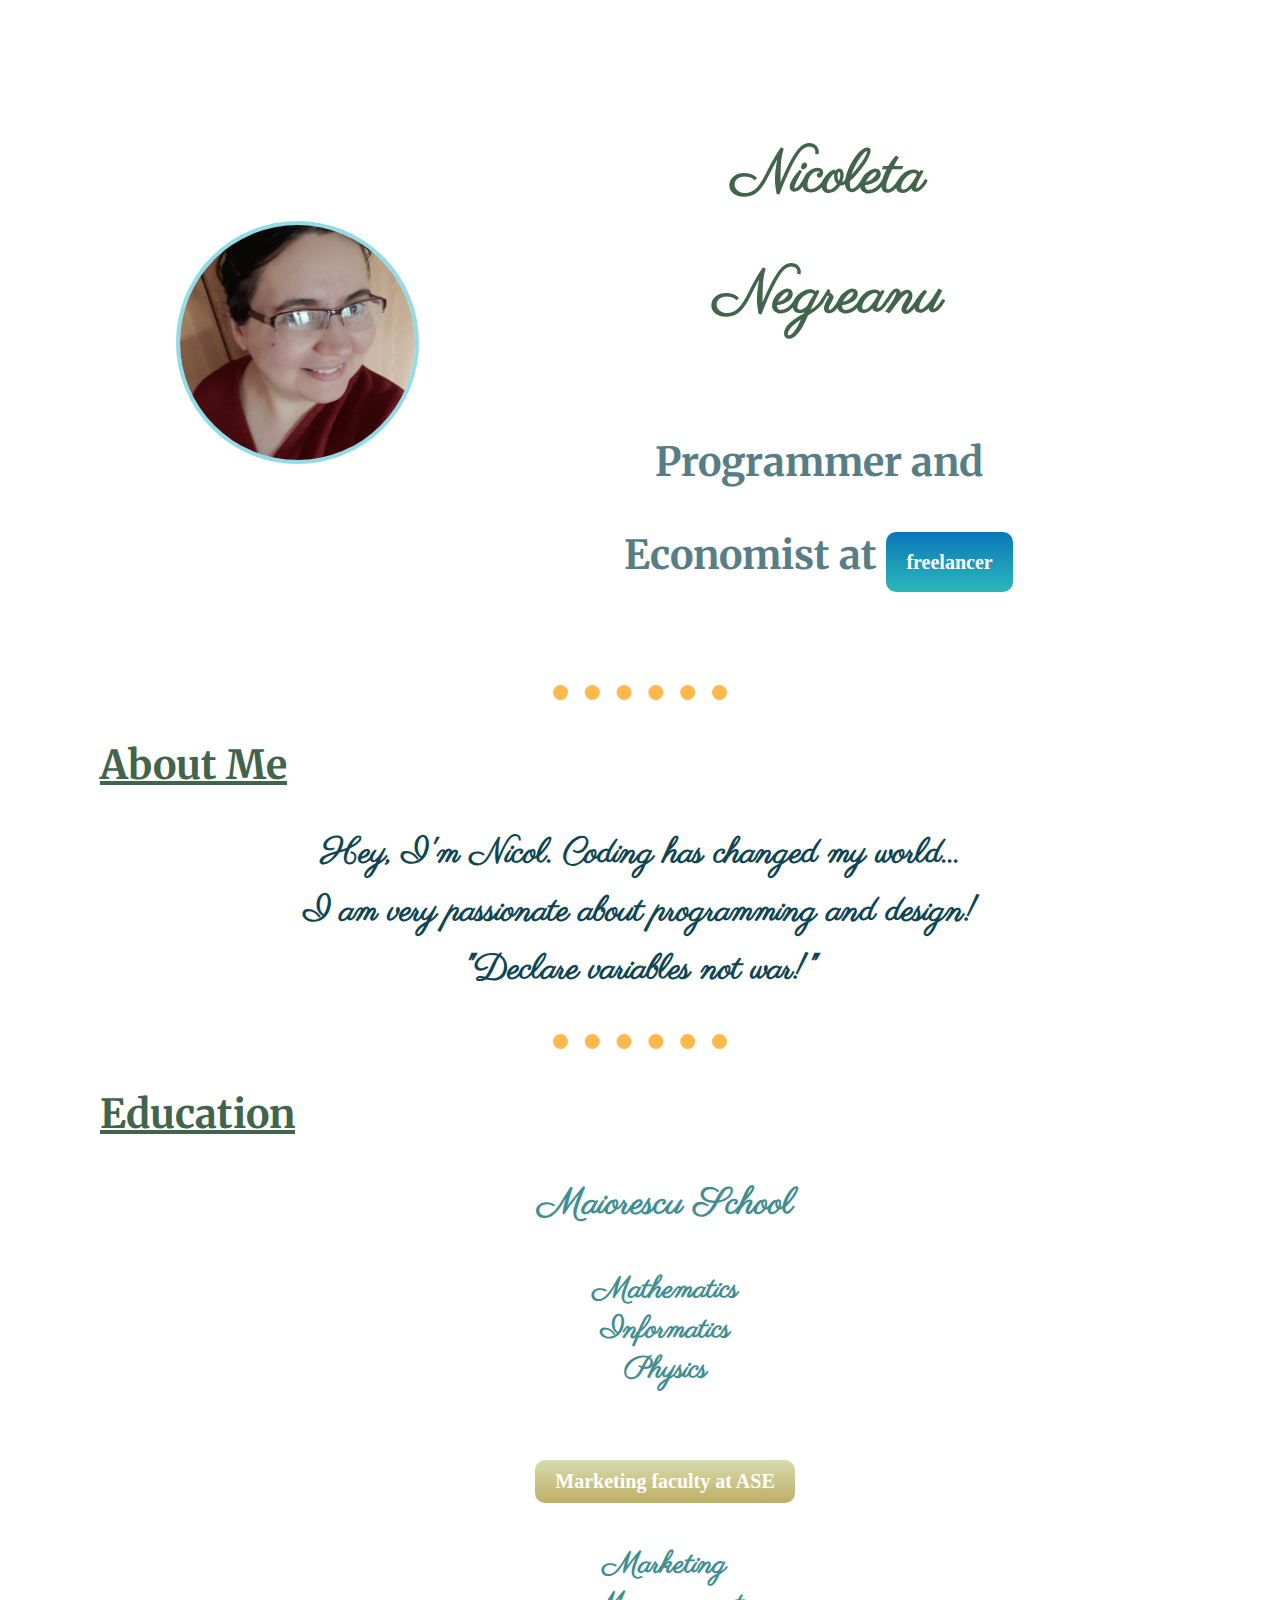
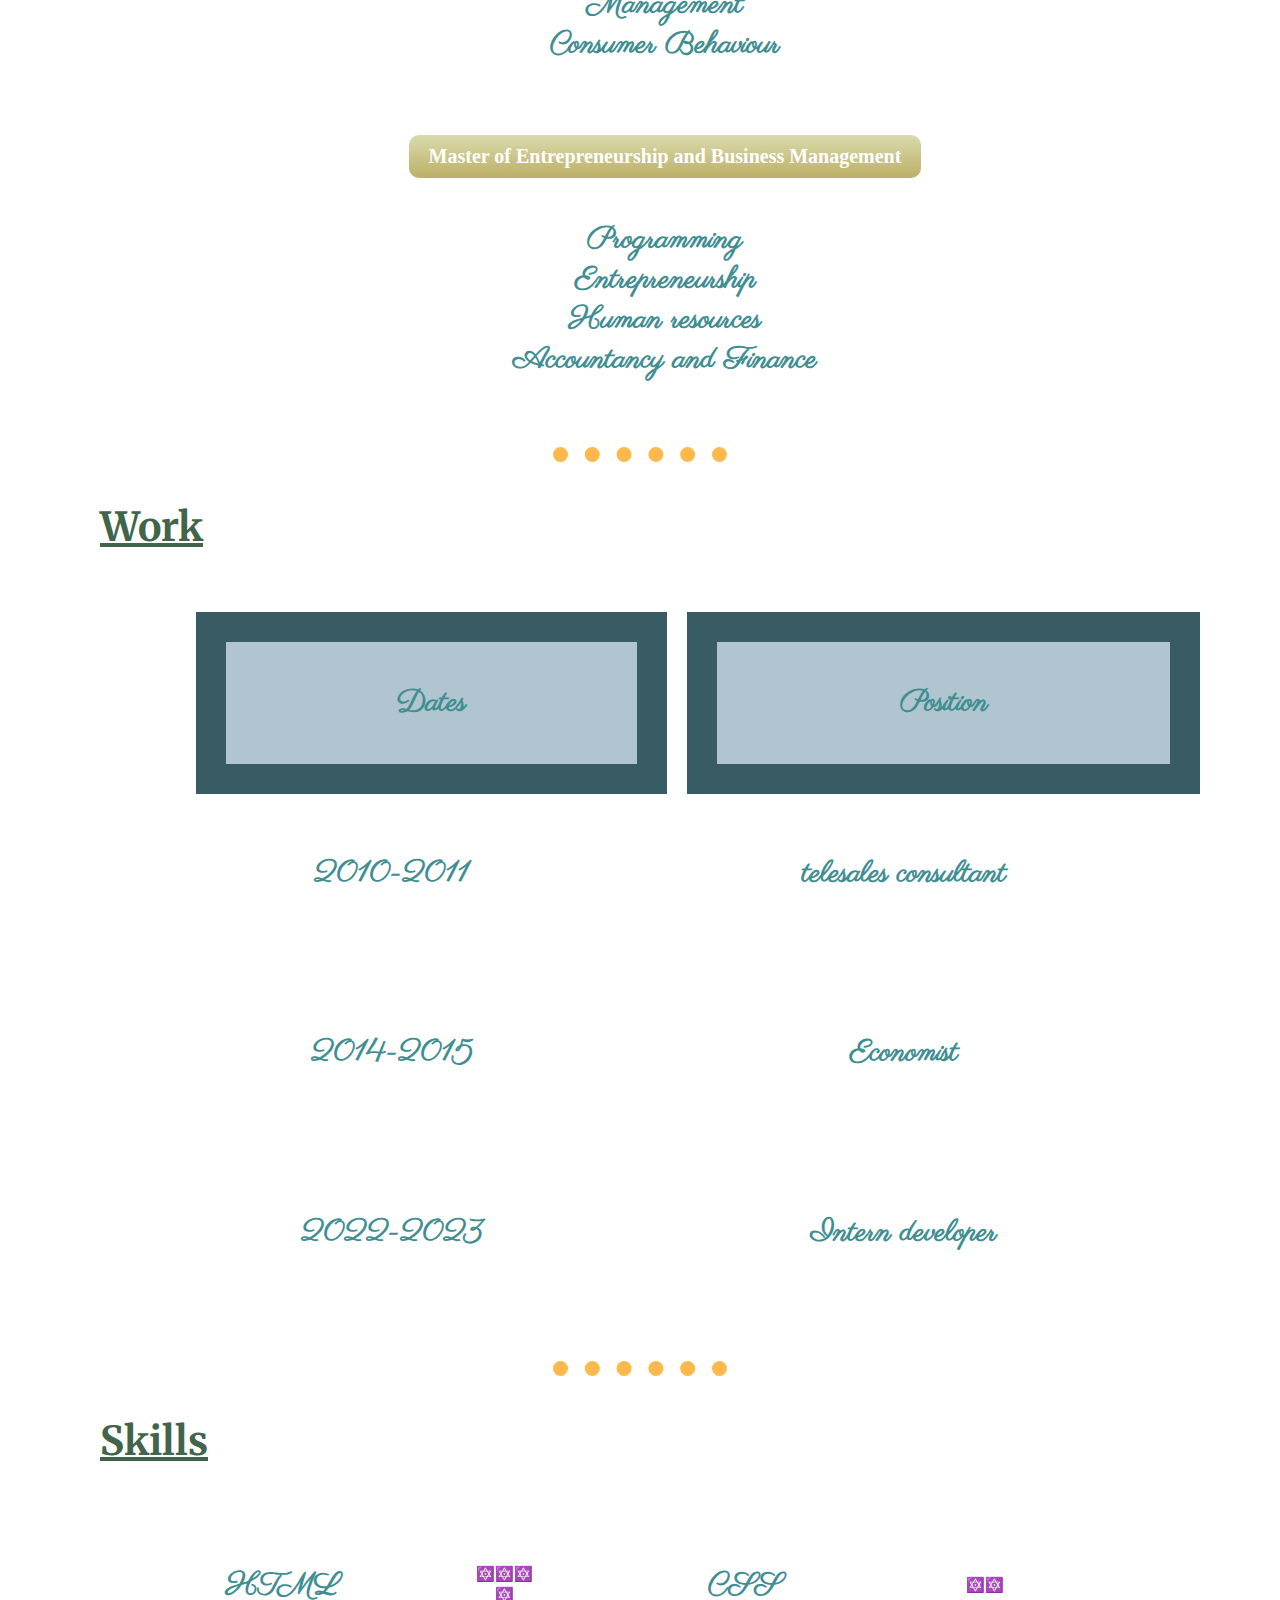
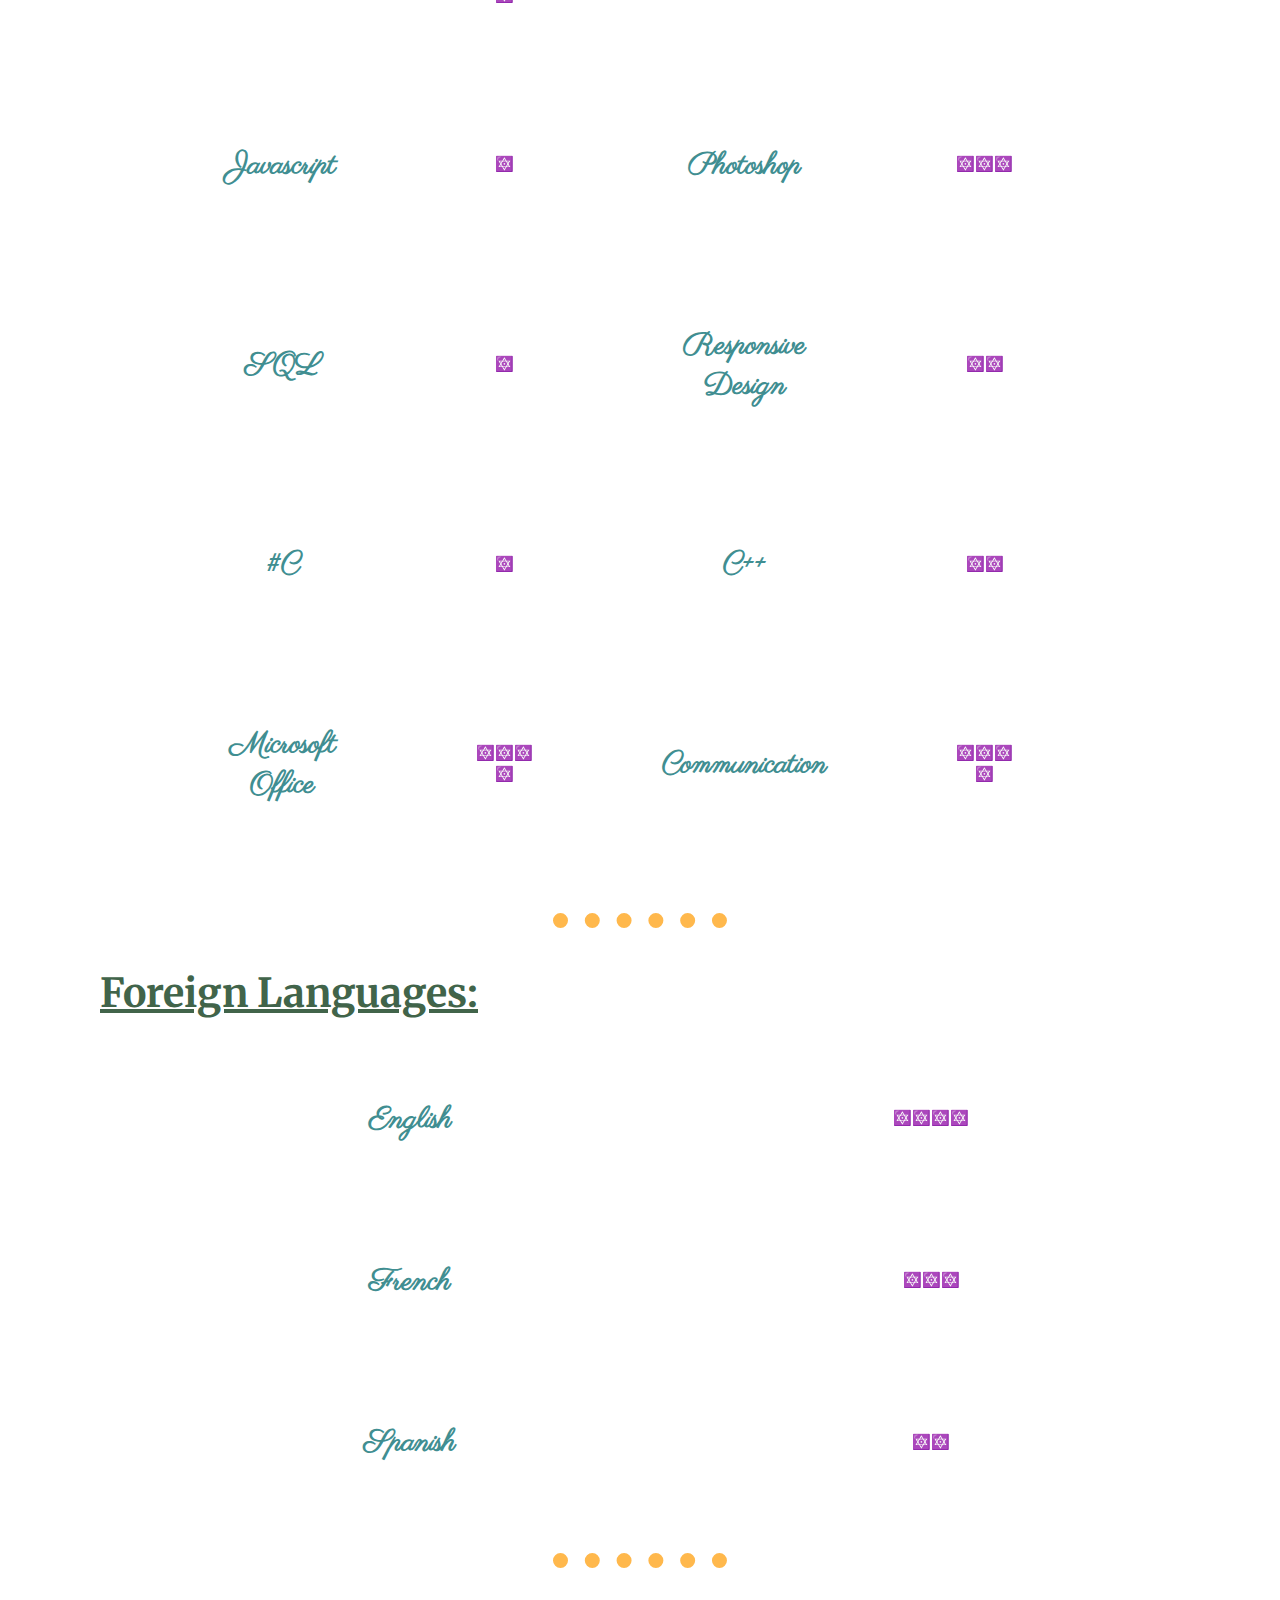
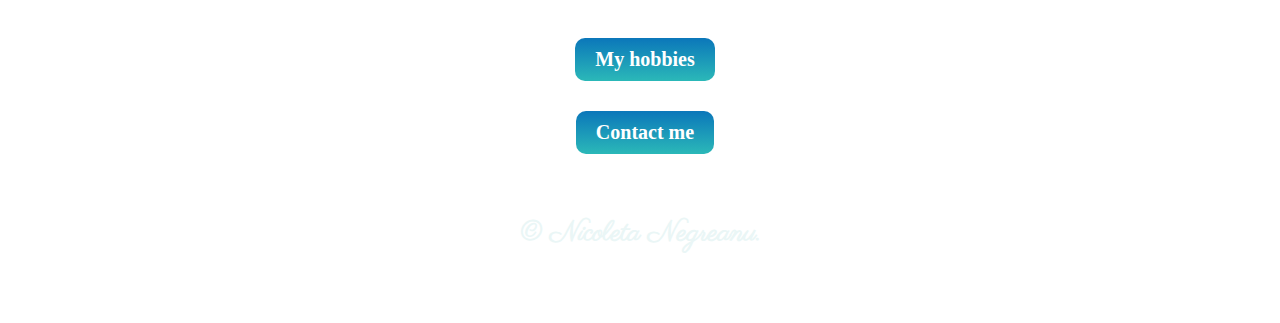
==== index.html @ efe30651 "Add files via upload" ====
<!DOCTYPE html>
<html lang="en" dir="ltr">
<title>Nicoleta's personal site</title>
<head>
<meta charset="utf-8">
<link rel="stylesheet" href="css/styles.css">
<link rel="preconnect" href="https://fonts.googleapis.com">
<link rel="preconnect" href="https://fonts.gstatic.com" crossorigin>
<link href="https://fonts.googleapis.com/css2?family=Merriweather&family=Parisienne&display=swap" rel="stylesheet">
</head>
<body>
  <div class="background">
        <table class="table1">
        <tr>
          <td>
         <img alt="Nico" class="img-circle" src="newglasses.jpg" style="width:50%">
          </td>
          <td>
    <p><h1 id="nume"><b>Nicoleta Negreanu</b></h1></p>
    <h3 class="subtitle">Programmer and Economist at <a class="freelancer" href="https://sololearn.com">freelancer</a></h3>
          </td>
          </tr>
  </table>
  <hr>  
      <h3><u>About Me</u></h3>
      <p>Hey, I'm <strong>Nicol</strong>. Coding has changed my world...</p>
    <p>I am very <strong>passionate</strong> about programming and design!</p>
    <p class="quote">"Declare variables not war!"</p>
   <br>
    <hr>
    <h3><u>Education</u></h3>
  <ol>
    <li> Maiorescu School</li>
    <ul>
      <li>Mathematics</li>
      <li>Informatics</li>
      <li>Physics</li>
    </ul>
    <li><a class="faculty" href="https://mk.ase.ro/">Marketing faculty at ASE</a></li>
    <ul>
      <li>Marketing</li>
      <li>Management</li>
      <li>Consumer Behaviour</li>
    </ul>
    <li><a class="master" href="https://faima.upb.ro/">Master of Entrepreneurship and Business Management</a></li>
    <ul>
      <li>Programming</li>
      <li>Entrepreneurship</li>
      <li>Human resources</li>
      <li>Accountancy and Finance</li>
    </ul>
  </ol>
   <hr>
  <table cellspacing="20px">
    <h3><u>Work</u></h3>
    <thead>
      <tr>
        <th><h4>Dates</h4></th>
        <th><h4>Position</h4></th>
      </tr>
    </thead>
    <tbody>
      <tr>
        <td><h4>2010-2011</h4></td>
        <td><h4>telesales consultant</h4></td>
      </tr>
      <tr>
        <td><h4>2014-2015</h4></td>
        <td><h4>Economist</h4></td>
      </tr>
      <tr>
        <td><h4>2022-2023</h4></td>
        <td><h4>Intern developer</h4></td>
      </tr>
      </tbody>
    </table>
    <hr>
      <table cellspacing="20px">
    <h3><u>Skills</u></h3>
     <tr>
      <td><h4>HTML</h4></td>
      <td>🔯🔯🔯🔯</td>
      <td><h4>CSS</h4></td>
      <td>🔯🔯</td>
    </tr>
    <tr>
      <td><h4>Javascript</h4></td>
      <td>🔯</td>
      <td><h4>Photoshop</h4></td>
      <td>🔯🔯🔯</td>
    </tr>
    <td><h4>SQL</h4></td>
    <td>🔯</td>
    <td><h4>Responsive Design</h4></td>
    <td>🔯🔯</td>
  </tr>
  <tr>
    <td><h4>#C</h4></td>
    <td>🔯</td>
    <td><h4>C++</h4></td>
    <td>🔯🔯</td>
    <tr>
    <td><h4>Microsoft Office</h4></td>
      <td>🔯🔯🔯🔯</td>
      <td><h4>Communication</h4></td>
      <td>🔯🔯🔯🔯</td>
      <td></td>
     </tr>
     </table>
   <hr>
   <table>
    <h3><u>Foreign Languages:</u></h3>
    <tr>
    <td><h4>English</h4></td>
    <td>🔯🔯🔯🔯</td>
  </tr>
    <td><h4>French</h4></td>
    <td>🔯🔯🔯</td>
  </tr>
    <td><h4>Spanish</h4></td>
    <td>🔯🔯</td>
  </tr>
  </table>
  <hr>
    <ul>
    <li><a class="hobbies" href="Hobbies.html">My hobbies</a></li>
    <li><a class="contactinfo" href="contactinfo.html">Contact me</a></li>
    </ul>
    <p class="copyright">© Nicoleta Negreanu.</p>
  </div>
</body>
</html>
---- css/styles.css ----
body {
margin: 0px;
padding-right: 0;
display: inline;
height: 1000px;
width: 1016px;
text-align: center;
font-family: 'Parisienne', cursive;
}
.background {
  position: relative;
  padding: 60px;
  }
.background::before {
  background-size: 30%;
  content: "";
  position: absolute;
  top: 0;
  left: 0;
  bottom: 0;
  right: 0;
  background-image: url('https://images.pexels.com/photos/14758630/pexels-photo-14758630.jpeg');
  opacity: 0.4;
  z-index: -1;
  pointer-events: none;
}
#nume {
text-align: center;
color: #41644A;
}
.subtitle {
  text-align: center;
  padding-left: 0px;
  margin-left: 0px;
  color: #577D86;
}
 h1 {
    font-size: 45pt;
    color: #87CBB9;
    text-align: left;
    padding: 25px 10px 25px 10px;
    margin: 30px 20px 10px 40px;
 }
 .img-circle {
    border: 4px solid rgb(146, 220, 233);
    border-radius: 50%;
    display:  center;
   }
 h3 {
    color: #41644A;
    font-size: 40px;
    text-align: left;
    width: 100%;
    padding-left: 40px;
    font-family: 'Merriweather', serif;
   }
  p {
    padding: 0px 30px 0px 30px;
    margin: 10px;
    text-align: center;
    width: auto;
    font-size: 35px;
    color: #0d4552;
    font-weight: bold;
 }
 h4 {
  font-size: 30px;
  color: #408E91;
 }
 ul {
    padding: 30px;
    margin: 10px;
    text-align: center;
    width: auto;
    font-size: 30px;
    color: #408E91;
    line-height: normal;
 }
  li {
      margin-bottom: 0px;
      font-weight: bold;
      display: block;
      margin-left: 10px;
       }
 table {
    border-color: #346370;
    text-align: center;
    border: 0px, solid #9de2f5;
    margin-left: auto;
    width: 90%;
    font-size: 15px;
    color: #408E91;
    }
   .table1 {
    margin-left: 0px;
    width: 90%;
    height: 90%;
    display: block;
    line-height: 2;
     }
     td {
      padding: 0px 80px 40px 0px;
     }
       th {
      background-color: #b0c5cf;
      border: 30px, solid #395B64;
      color:#408E91;
     }
 hr {
     border-style: none;
     border-top-style: dotted;
     border-color: #FFB84C;
     border-width: 15px;
     width: 15%;
  }
  ol {
    color: #408E91;
    font-size: 37px;
    line-height: normal;
    text-align: center;
  }
a {
text-decoration: none;
display: inline-block;
margin-left: 0%;
text-align: center;
margin-top: 30px;
padding: 10px 10px 10px 10px; 
box-sizing: border-box;
width: auto;
color: #2ca1be;/* de bagat gri aici */
background-color: #B9EDDD ;
}
a:hover {
background-color: #87CBB9;
}
input[type='text'], input[type='email'] {
  border:3px solid rgb(34, 0, 128);
  width:100%;
  padding: 5px;
  color: rgb(19, 0, 128);
  font-weight: bold;
}
label {
  font-weight: bold;
  color:rgb(49, 0, 128);
}
input[type='button'] {
  background-color: rgb(0, 9, 128);
  border: none;
  border-radius: 10px;
  padding: 10px 10px;
  font-weight: bold;
  color: white;
}
form {
  display: block;
  padding-bottom: 40px;
  font-size: 35px;
}
.copyright {
  font-size: 14pt;
  text-align: center;
  padding-bottom: 10px;
  color: #E96479;
}
.btn {
  background: #0b74ba;
  background-image: -webkit-linear-gradient(top, #0b74ba, #2980b9);
  background-image: -moz-linear-gradient(top, #0b74ba, #2980b9);
  background-image: -ms-linear-gradient(top, #0b74ba, #2980b9);
  background-image: -o-linear-gradient(top, #0b74ba, #2980b9);
  background-image: linear-gradient(to bottom, #0b74ba, #2980b9);
  -webkit-border-radius: 10;
  -moz-border-radius: 10;
  border-radius: 10px;
  font-family: Georgia;
  color: #ffffff;
  font-size: 20px;
  padding: 10px 20px 10px 20px;
  text-decoration: none;
}
.btn:hover {
  background: #3cb0fd;
  background-image: -webkit-linear-gradient(top, #3cb0fd, #34b8d9);
  background-image: -moz-linear-gradient(top, #3cb0fd, #34b8d9);
  background-image: -ms-linear-gradient(top, #3cb0fd, #34b8d9);
  background-image: -o-linear-gradient(top, #3cb0fd, #34b8d9);
  background-image: linear-gradient(to bottom, #3cb0fd, #34b8d9);
  text-decoration: none;
}
.linkedin {
  background: #0b77ba;
  background-image: -webkit-linear-gradient(top, #0b77ba, #2bb8b8);
  background-image: -moz-linear-gradient(top, #0b77ba, #2bb8b8);
  background-image: -ms-linear-gradient(top, #0b77ba, #2bb8b8);
  background-image: -o-linear-gradient(top, #0b77ba, #2bb8b8);
  background-image: linear-gradient(to bottom, #0b77ba, #2bb8b8);
  -webkit-border-radius: 10;
  -moz-border-radius: 10;
  border-radius: 10px;
  font-family: Georgia;
  color: #ffffff;
  font-size: 20px;
  padding: 10px 20px 10px 20px;
  text-decoration: none;
}

.linkedin:hover {
  background: #228bcc;
  background-image: -webkit-linear-gradient(top, #228bcc, #1dd7f0);
  background-image: -moz-linear-gradient(top, #228bcc, #1dd7f0);
  background-image: -ms-linear-gradient(top, #228bcc, #1dd7f0);
  background-image: -o-linear-gradient(top, #228bcc, #1dd7f0);
  background-image: linear-gradient(to bottom, #228bcc, #1dd7f0);
  text-decoration: none;
}
.freelancer {
  background: #0b77ba;
  background-image: -webkit-linear-gradient(top, #0b77ba, #2bb8b8);
  background-image: -moz-linear-gradient(top, #0b77ba, #2bb8b8);
  background-image: -ms-linear-gradient(top, #0b77ba, #2bb8b8);
  background-image: -o-linear-gradient(top, #0b77ba, #2bb8b8);
  background-image: linear-gradient(to bottom, #0b77ba, #2bb8b8);
  -webkit-border-radius: 10;
  -moz-border-radius: 10;
  border-radius: 10px;
  font-family: Georgia;
  color: #ffffff;
  font-size: 20px;
  padding: 10px 20px 10px 20px;
  text-decoration: none;
}

.freelancer:hover {
  background: #228bcc;
  background-image: -webkit-linear-gradient(top, #228bcc, #1dd7f0);
  background-image: -moz-linear-gradient(top, #228bcc, #1dd7f0);
  background-image: -ms-linear-gradient(top, #228bcc, #1dd7f0);
  background-image: -o-linear-gradient(top, #228bcc, #1dd7f0);
  background-image: linear-gradient(to bottom, #228bcc, #1dd7f0);
  text-decoration: none;
}
.faculty {
  background: #d9dbad;
  background-image: -webkit-linear-gradient(top, #d9dbad, #bdaf66);
  background-image: -moz-linear-gradient(top, #d9dbad, #bdaf66);
  background-image: -ms-linear-gradient(top, #d9dbad, #bdaf66);
  background-image: -o-linear-gradient(top, #d9dbad, #bdaf66);
  background-image: linear-gradient(to bottom, #d9dbad, #bdaf66);
  -webkit-border-radius: 10;
  -moz-border-radius: 10;
  border-radius: 10px;
  font-family: Georgia;
  color: #ffffff;
  font-size: 20px;
  padding: 10px 20px 10px 20px;
  text-decoration: none;
}

.faculty:hover {
  background: #ebd88d;
  background-image: -webkit-linear-gradient(top, #ebd88d, #e6b663);
  background-image: -moz-linear-gradient(top, #ebd88d, #e6b663);
  background-image: -ms-linear-gradient(top, #ebd88d, #e6b663);
  background-image: -o-linear-gradient(top, #ebd88d, #e6b663);
  background-image: linear-gradient(to bottom, #ebd88d, #e6b663);
  text-decoration: none;
}
.master {
  background: #d9dbad;
  background-image: -webkit-linear-gradient(top, #d9dbad, #bdaf66);
  background-image: -moz-linear-gradient(top, #d9dbad, #bdaf66);
  background-image: -ms-linear-gradient(top, #d9dbad, #bdaf66);
  background-image: -o-linear-gradient(top, #d9dbad, #bdaf66);
  background-image: linear-gradient(to bottom, #d9dbad, #bdaf66);
  -webkit-border-radius: 10;
  -moz-border-radius: 10;
  border-radius: 10px;
  font-family: Georgia;
  color: #ffffff;
  font-size: 20px;
  padding: 10px 20px 10px 20px;
  text-decoration: none;
}

.master:hover {
  background: #ebd88d;
  background-image: -webkit-linear-gradient(top, #ebd88d, #e6b663);
  background-image: -moz-linear-gradient(top, #ebd88d, #e6b663);
  background-image: -ms-linear-gradient(top, #ebd88d, #e6b663);
  background-image: -o-linear-gradient(top, #ebd88d, #e6b663);
  background-image: linear-gradient(to bottom, #ebd88d, #e6b663);
  text-decoration: none;
}
.hobbies {
  background: #0b77ba;
  background-image: -webkit-linear-gradient(top, #0b77ba, #2bb8b8);
  background-image: -moz-linear-gradient(top, #0b77ba, #2bb8b8);
  background-image: -ms-linear-gradient(top, #0b77ba, #2bb8b8);
  background-image: -o-linear-gradient(top, #0b77ba, #2bb8b8);
  background-image: linear-gradient(to bottom, #0b77ba, #2bb8b8);
  -webkit-border-radius: 10;
  -moz-border-radius: 10;
  border-radius: 10px;
  font-family: Georgia;
  color: #ffffff;
  font-size: 20px;
  padding: 10px 20px 10px 20px;
  text-decoration: none;
}

.hobbies:hover {
  background: #228bcc;
  background-image: -webkit-linear-gradient(top, #228bcc, #1dd7f0);
  background-image: -moz-linear-gradient(top, #228bcc, #1dd7f0);
  background-image: -ms-linear-gradient(top, #228bcc, #1dd7f0);
  background-image: -o-linear-gradient(top, #228bcc, #1dd7f0);
  background-image: linear-gradient(to bottom, #228bcc, #1dd7f0);
  text-decoration: none;
}
.contactinfo {
  background: #0b77ba;
  background-image: -webkit-linear-gradient(top, #0b77ba, #2bb8b8);
  background-image: -moz-linear-gradient(top, #0b77ba, #2bb8b8);
  background-image: -ms-linear-gradient(top, #0b77ba, #2bb8b8);
  background-image: -o-linear-gradient(top, #0b77ba, #2bb8b8);
  background-image: linear-gradient(to bottom, #0b77ba, #2bb8b8);
  -webkit-border-radius: 10;
  -moz-border-radius: 10;
  border-radius: 10px;
  font-family: Georgia;
  color: #ffffff;
  font-size: 20px;
  padding: 10px 20px 10px 20px;
  text-decoration: none;
}

.contactinfo:hover {
  background: #228bcc;
  background-image: -webkit-linear-gradient(top, #228bcc, #1dd7f0);
  background-image: -moz-linear-gradient(top, #228bcc, #1dd7f0);
  background-image: -ms-linear-gradient(top, #228bcc, #1dd7f0);
  background-image: -o-linear-gradient(top, #228bcc, #1dd7f0);
  background-image: linear-gradient(to bottom, #228bcc, #1dd7f0);
  text-decoration: none;
}
.graphics {
  background: #d9dbad;
  background-image: -webkit-linear-gradient(top, #d9dbad, #bdaf66);
  background-image: -moz-linear-gradient(top, #d9dbad, #bdaf66);
  background-image: -ms-linear-gradient(top, #d9dbad, #bdaf66);
  background-image: -o-linear-gradient(top, #d9dbad, #bdaf66);
  background-image: linear-gradient(to bottom, #d9dbad, #bdaf66);
  -webkit-border-radius: 10;
  -moz-border-radius: 10;
  border-radius: 10px;
  font-family: Georgia;
  color: #ffffff;
  font-size: 20px;
  padding: 10px 20px 10px 20px;
  text-decoration: none;
}
.graphics:hover {
  background: #ebd88d;
  background-image: -webkit-linear-gradient(top, #ebd88d, #e6b663);
  background-image: -moz-linear-gradient(top, #ebd88d, #e6b663);
  background-image: -ms-linear-gradient(top, #ebd88d, #e6b663);
  background-image: -o-linear-gradient(top, #ebd88d, #e6b663);
  background-image: linear-gradient(to bottom, #ebd88d, #e6b663);
  text-decoration: none;
}
.book {
  background: #d9dbad;
  background-image: -webkit-linear-gradient(top, #d9dbad, #bdaf66);
  background-image: -moz-linear-gradient(top, #d9dbad, #bdaf66);
  background-image: -ms-linear-gradient(top, #d9dbad, #bdaf66);
  background-image: -o-linear-gradient(top, #d9dbad, #bdaf66);
  background-image: linear-gradient(to bottom, #d9dbad, #bdaf66);
  -webkit-border-radius: 10;
  -moz-border-radius: 10;
  border-radius: 10px;
  font-family: Georgia;
  color: #ffffff;
  font-size: 20px;
  padding: 10px 20px 10px 20px;
  text-decoration: none;
}
.book:hover {
  background: #ebd88d;
  background-image: -webkit-linear-gradient(top, #ebd88d, #e6b663);
  background-image: -moz-linear-gradient(top, #ebd88d, #e6b663);
  background-image: -ms-linear-gradient(top, #ebd88d, #e6b663);
  background-image: -o-linear-gradient(top, #ebd88d, #e6b663);
  background-image: linear-gradient(to bottom, #ebd88d, #e6b663);
  text-decoration: none;
}
.copyright {
    color: #EAF6F6;
    font-size: 1.75rem;
    padding: 20px 0 0;
    }
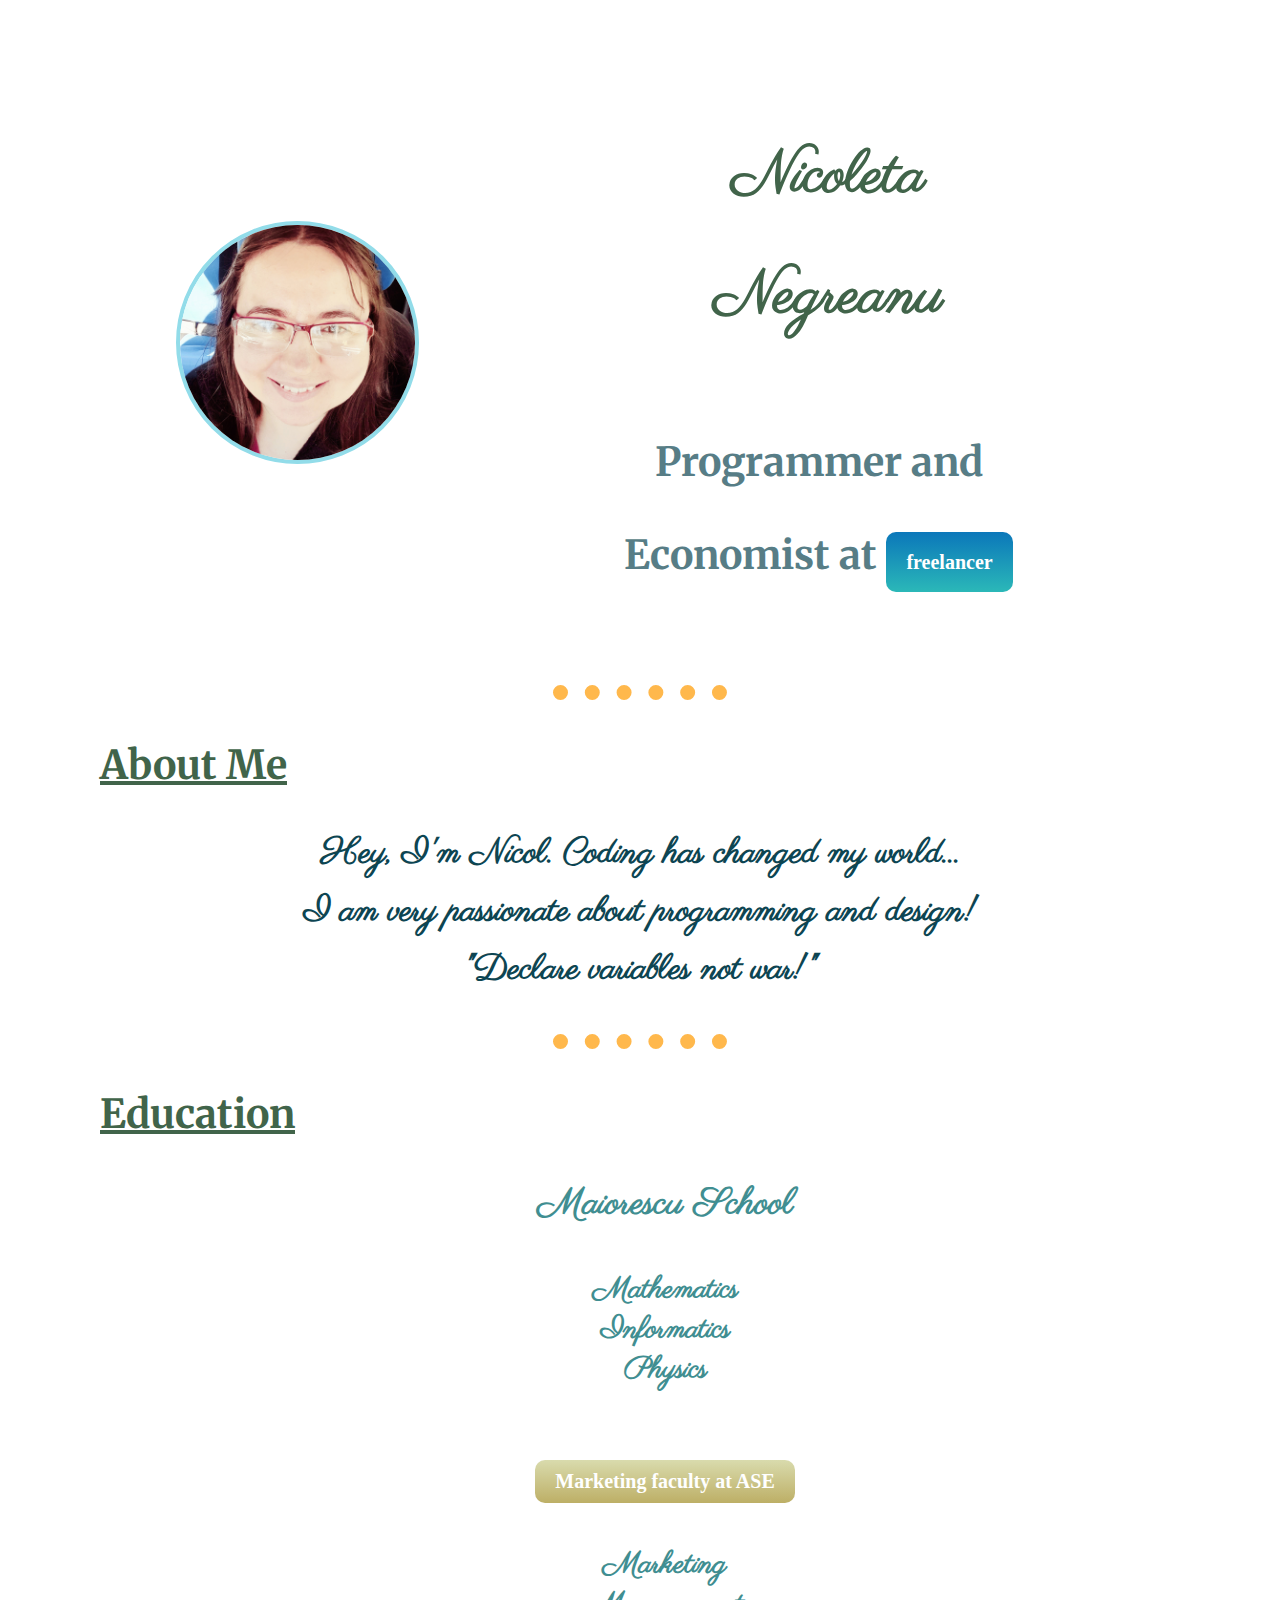
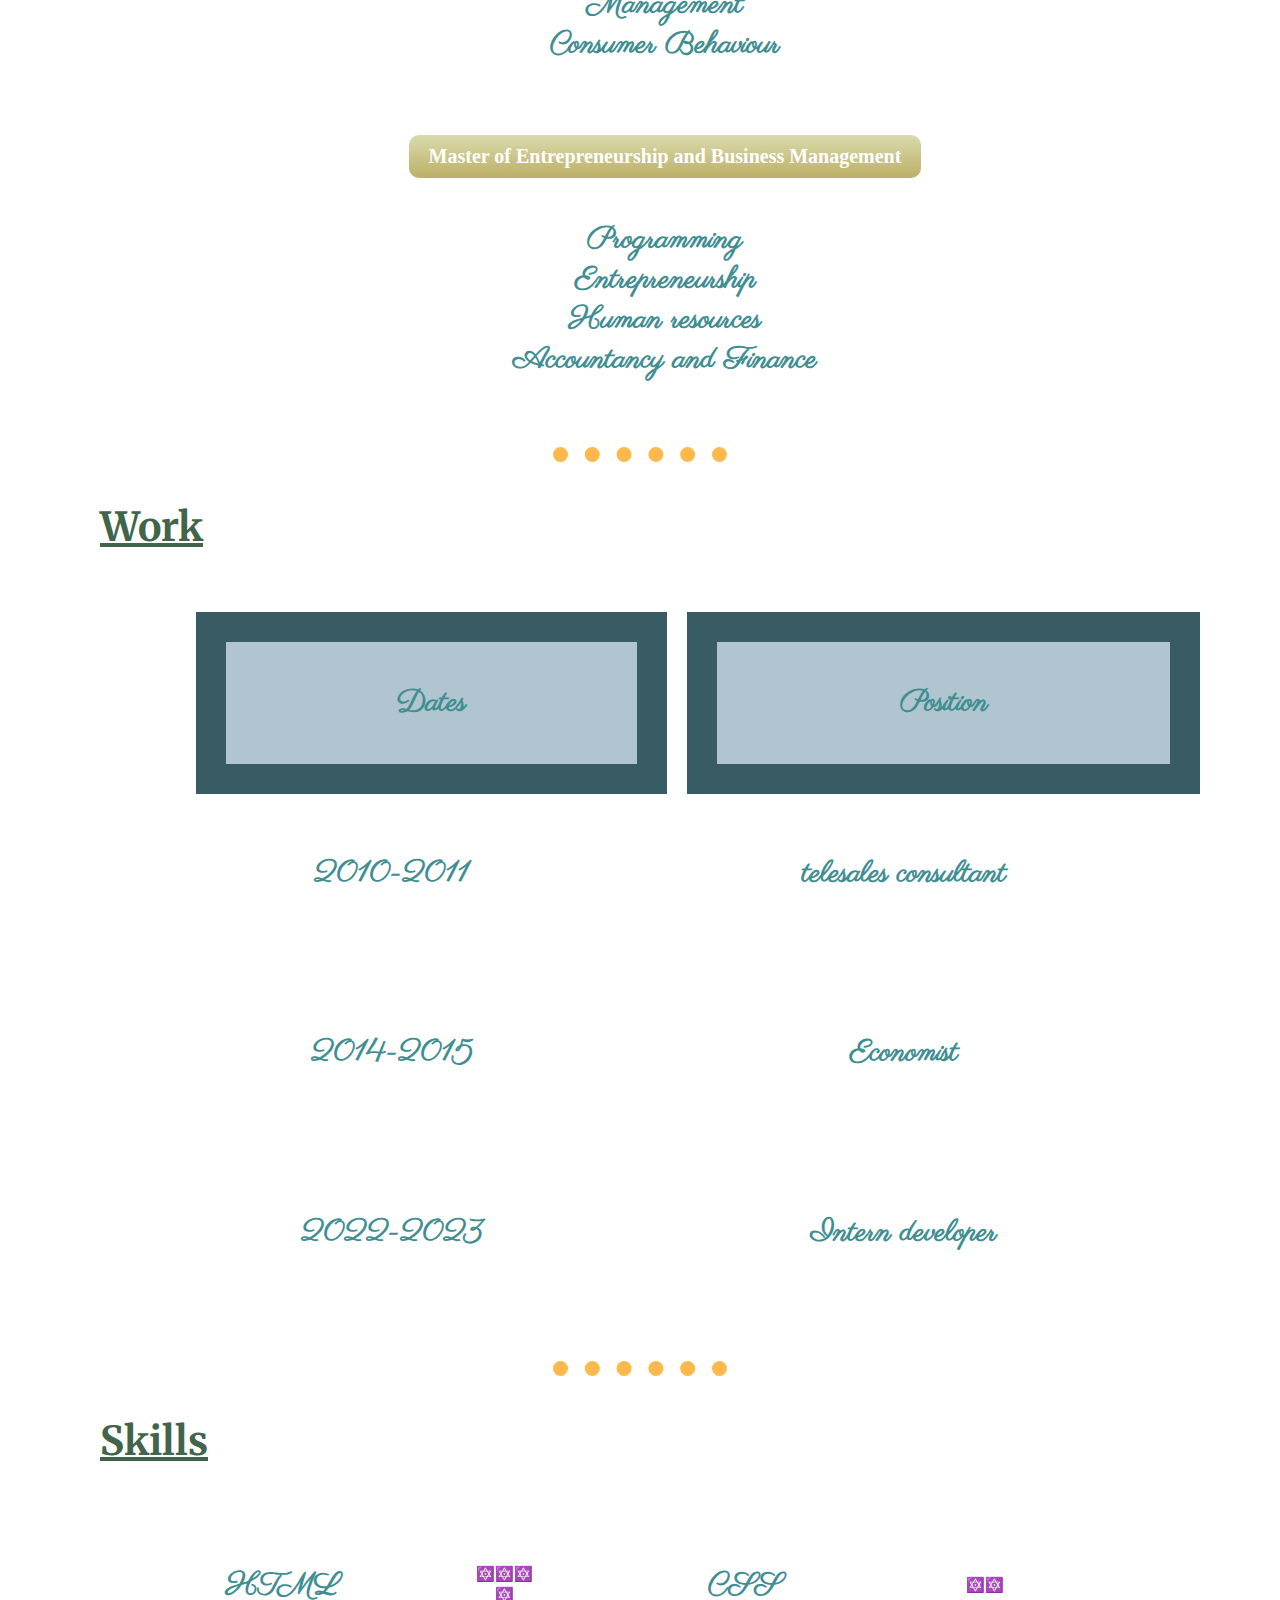
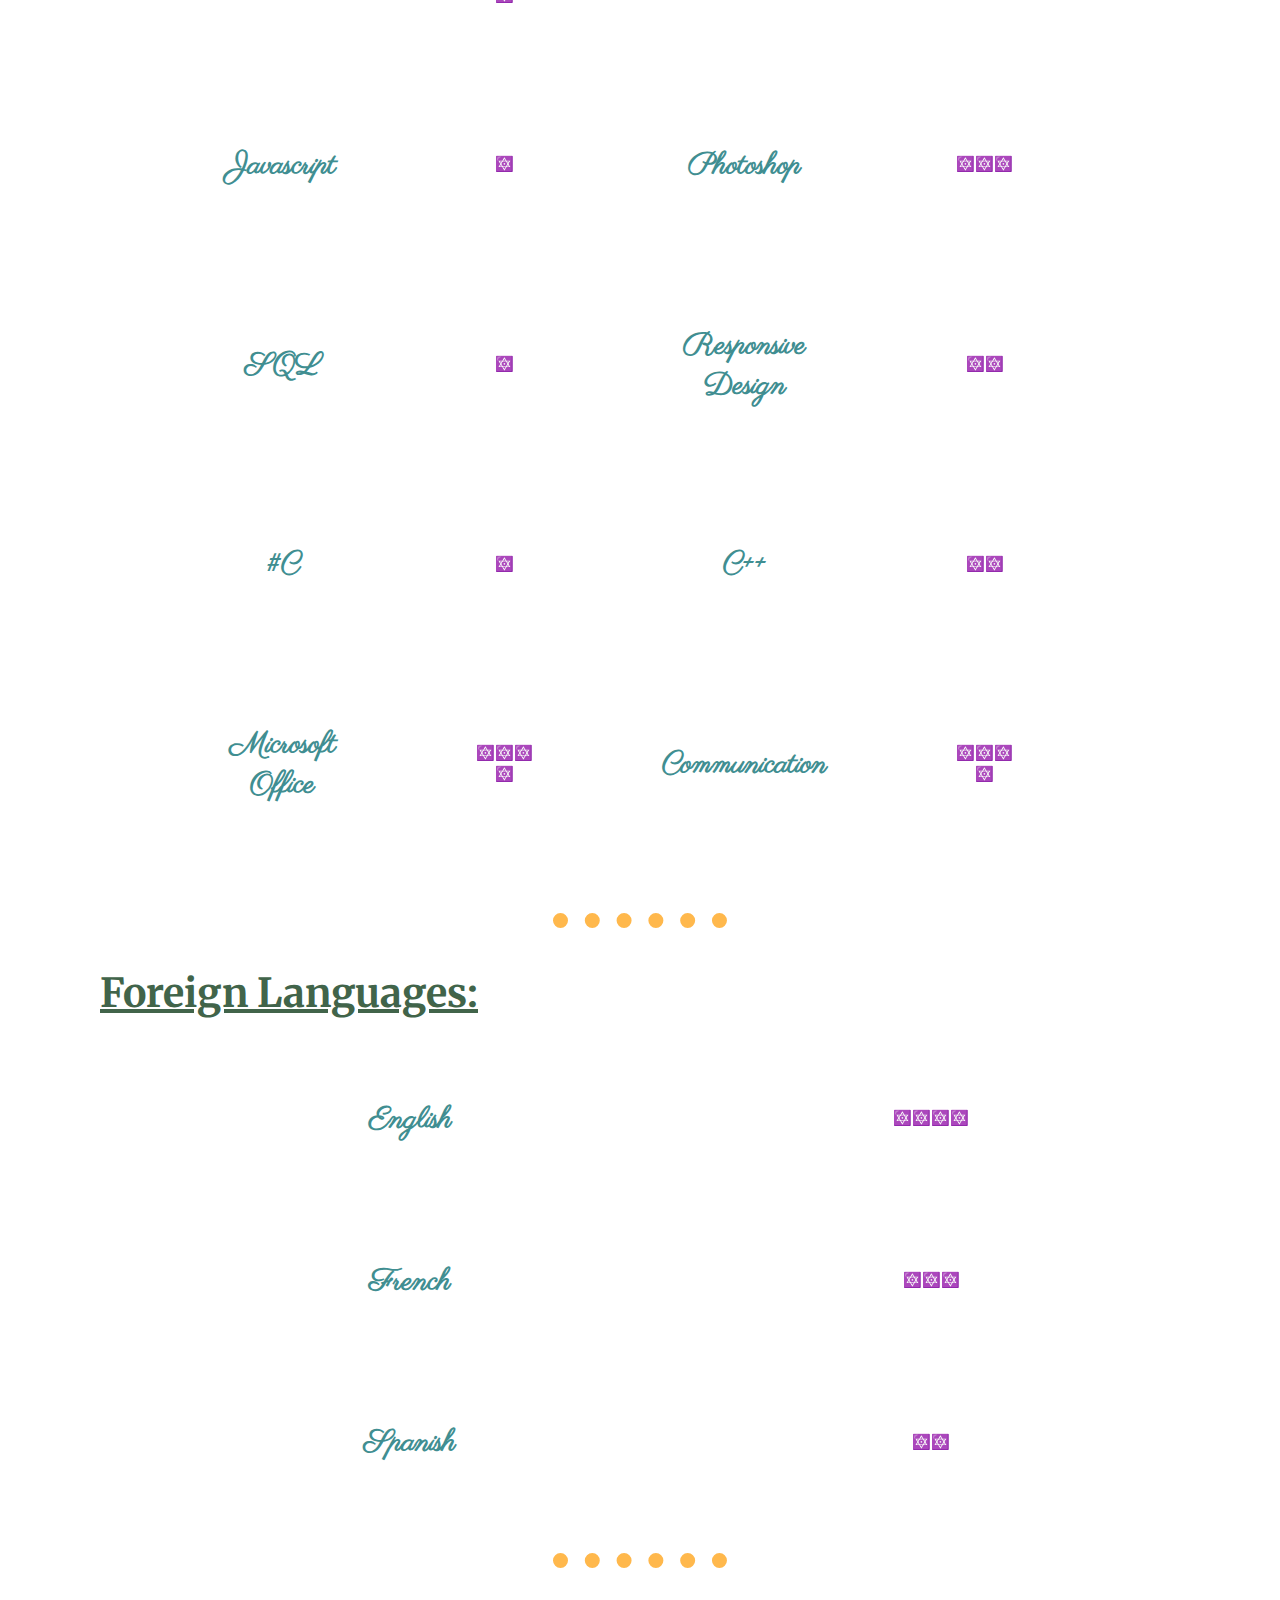
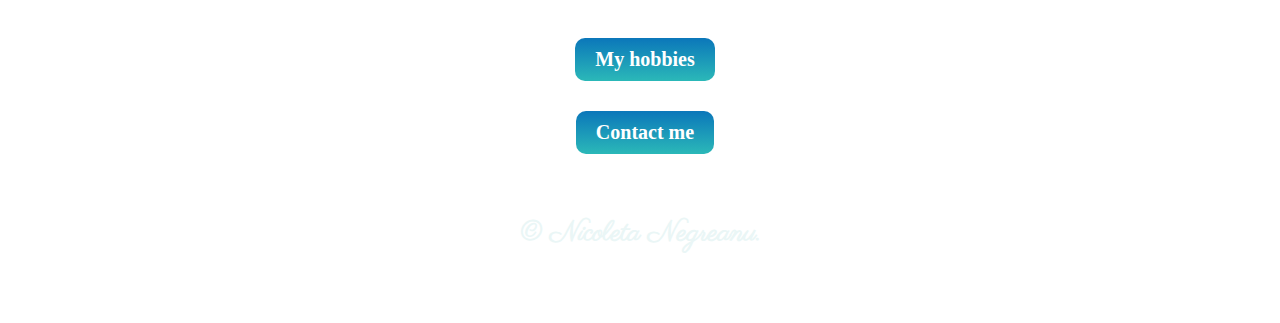
==== commit c61d6c90: "Update index.html" ====
--- a/index.html
+++ b/index.html
@@ -13,7 +13,7 @@
         <table class="table1">
         <tr>
           <td>
-         <img alt="Nico" class="img-circle" src="newglasses.jpg" style="width:50%">
+         <img alt="Nico" class="img-circle" src="roscata.jpg" style="width:50%">
           </td>
           <td>
     <p><h1 id="nume"><b>Nicoleta Negreanu</b></h1></p>
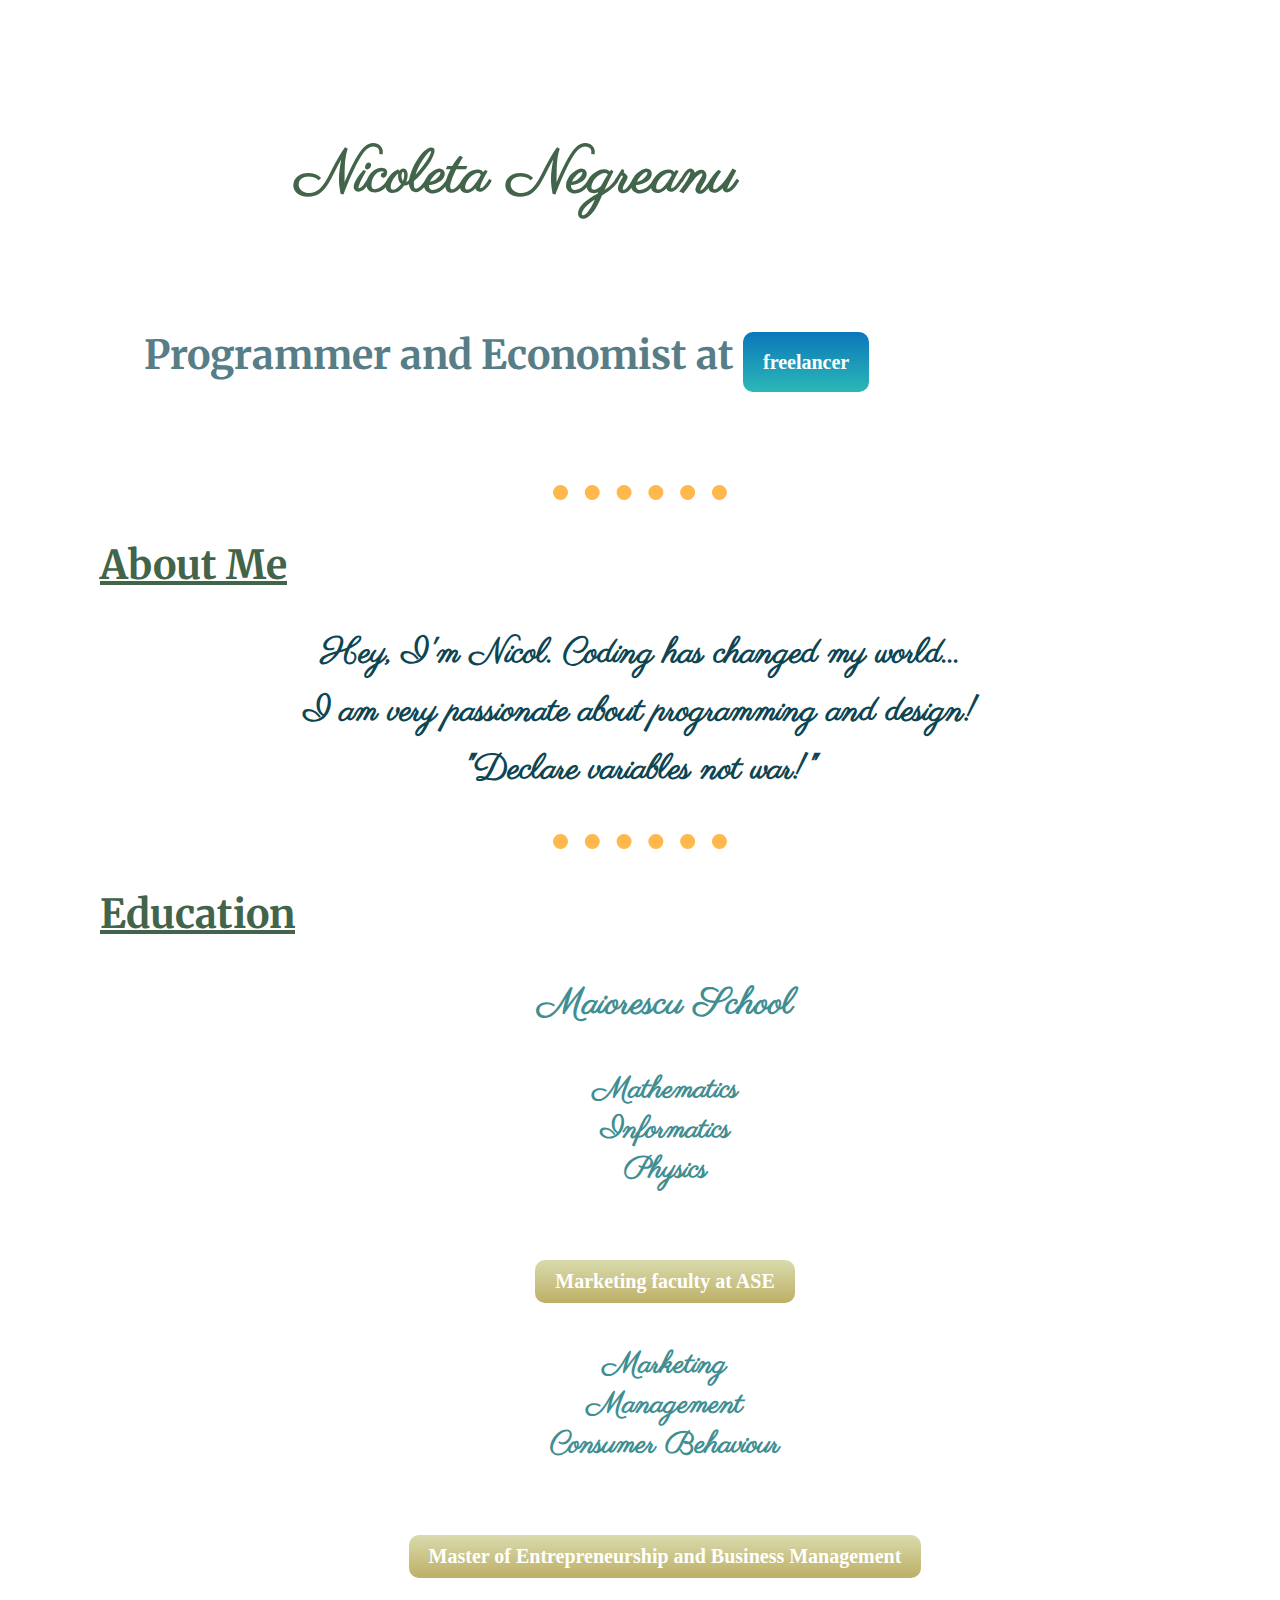
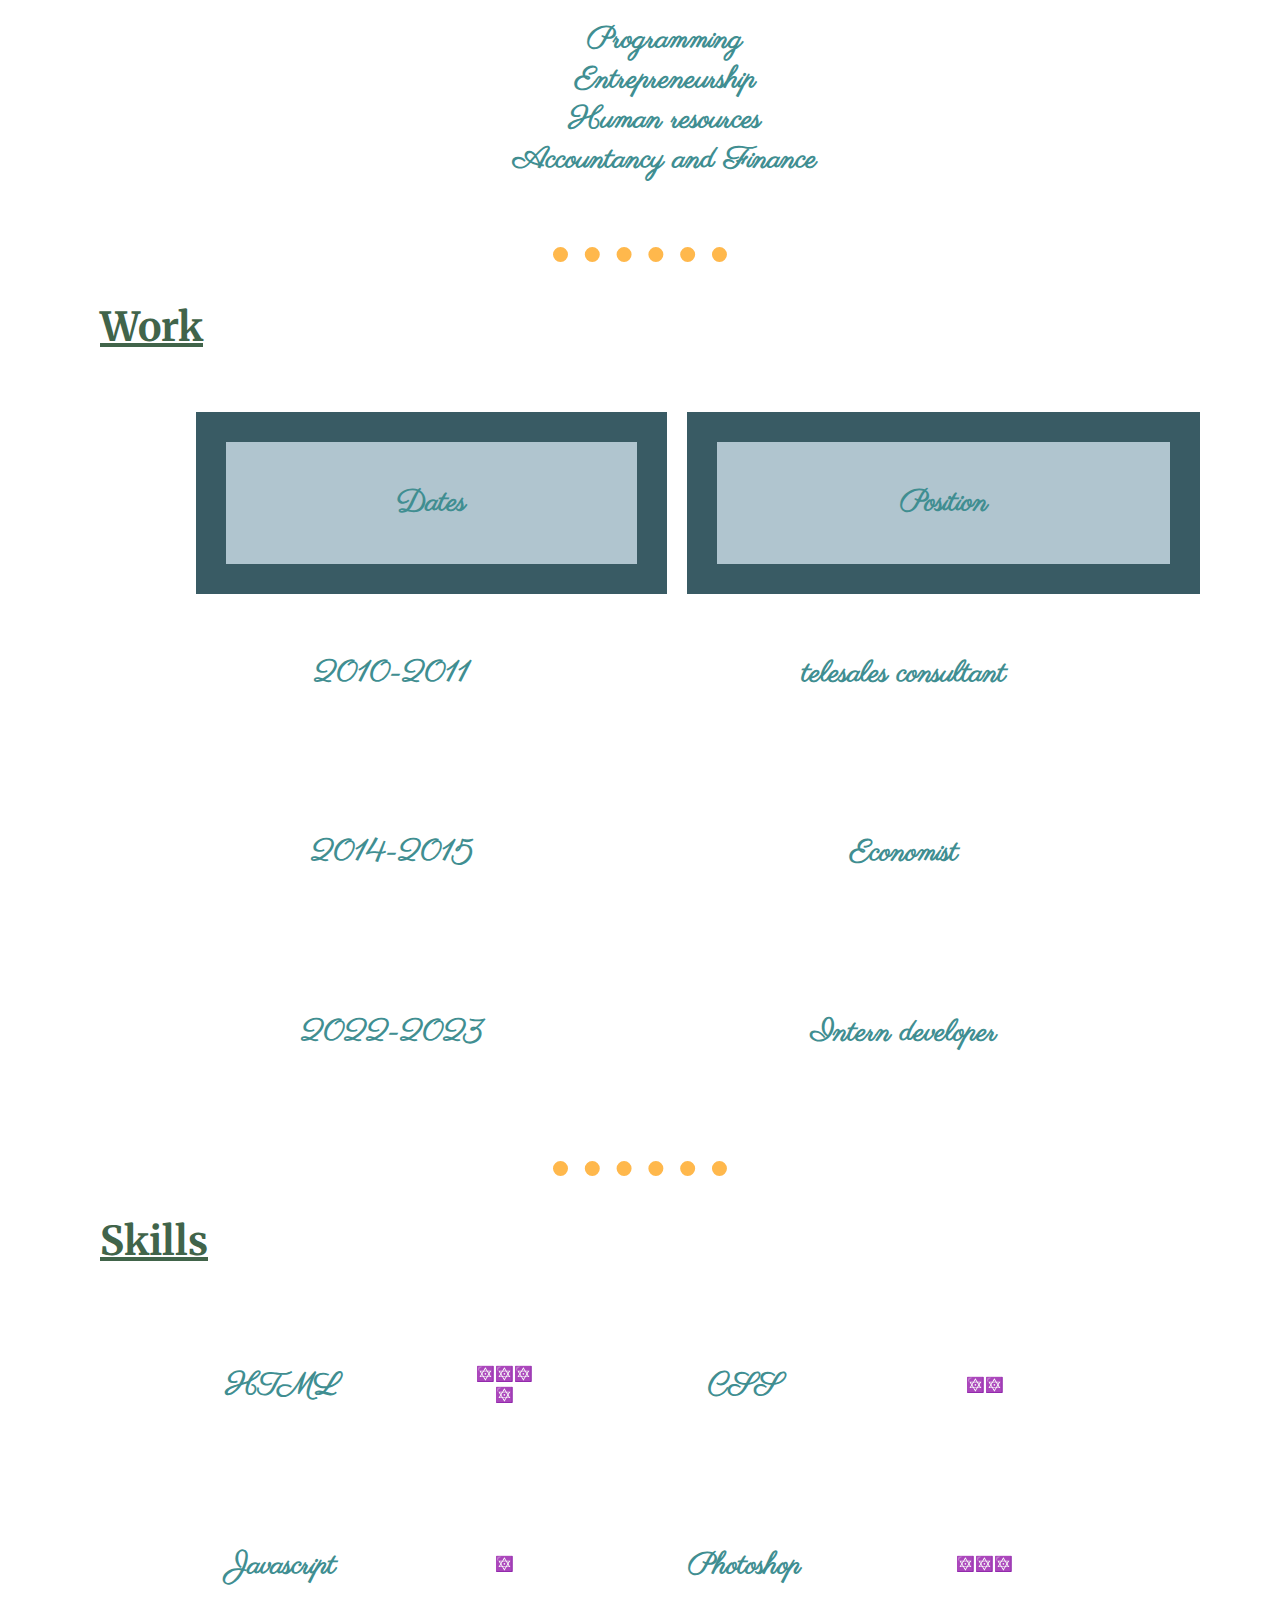
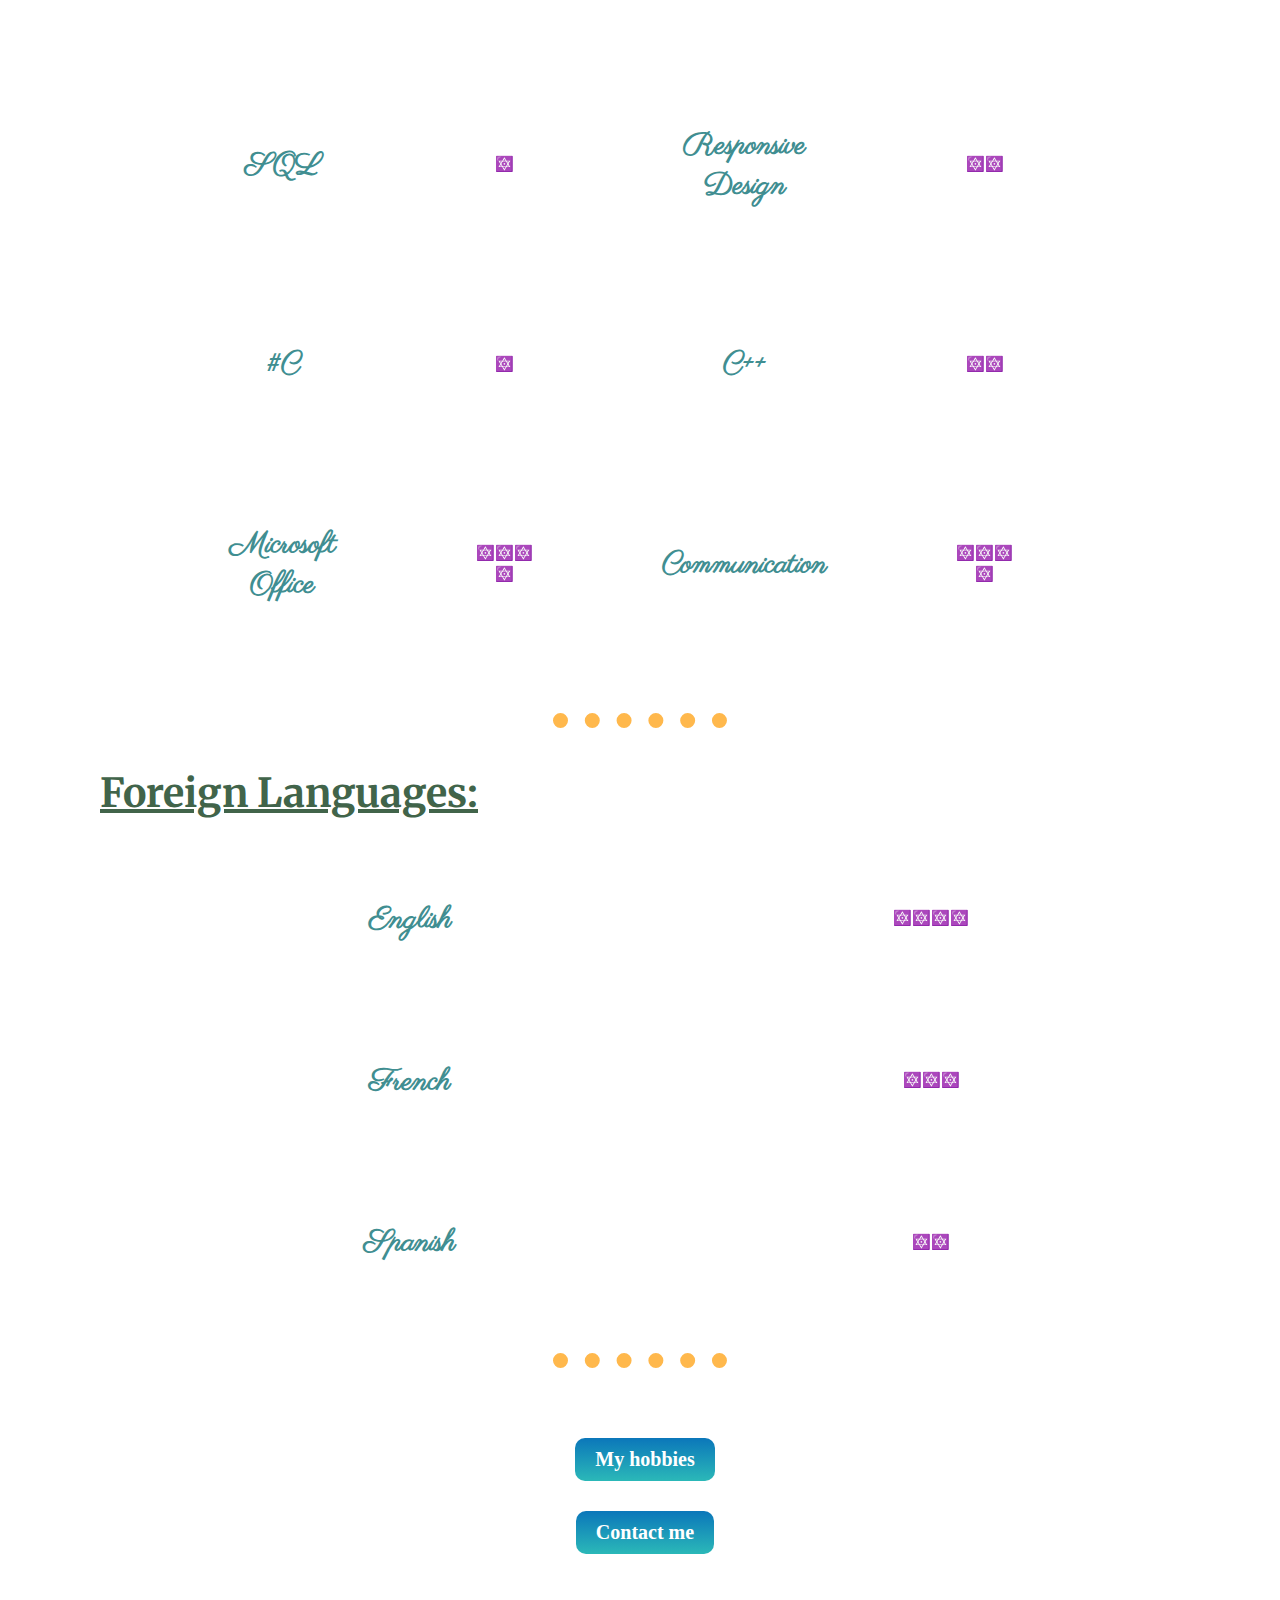
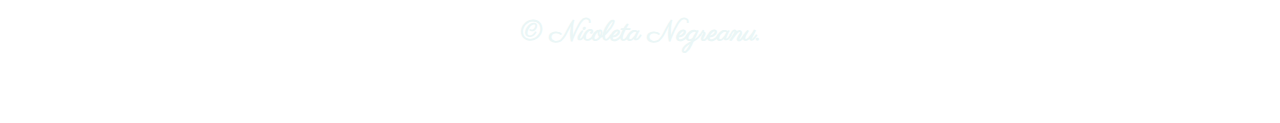
==== commit 362c560e: "Update index.html" ====
--- a/index.html
+++ b/index.html
@@ -13,7 +13,6 @@
         <table class="table1">
         <tr>
           <td>
-         <img alt="Nico" class="img-circle" src="roscata.jpg" style="width:50%">
           </td>
           <td>
     <p><h1 id="nume"><b>Nicoleta Negreanu</b></h1></p>
